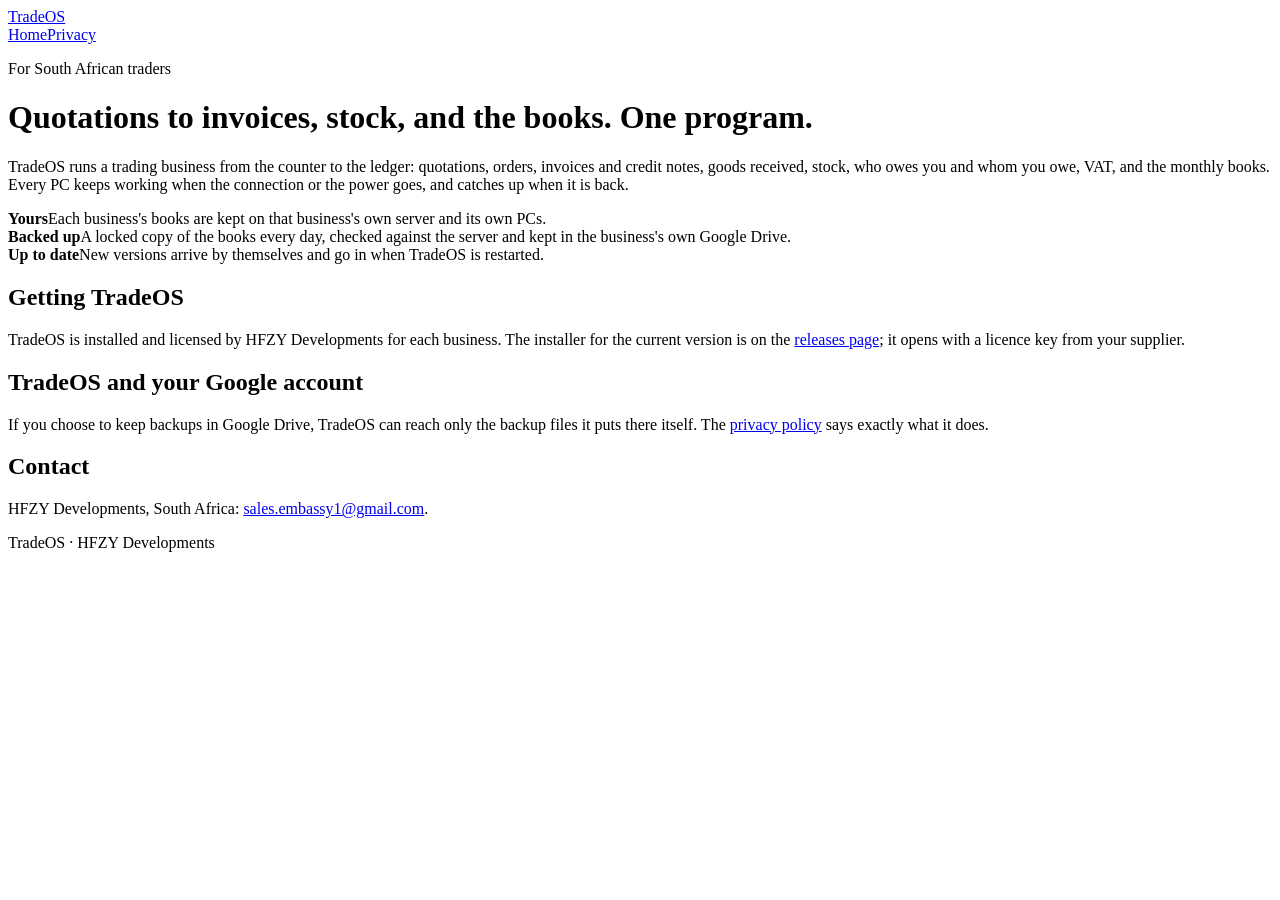
==== index.html @ bc43693d "index.html: added" ====
<!doctype html>
<html lang="en">
<head>
<meta charset="utf-8">
<meta name="viewport" content="width=device-width, initial-scale=1">
<title>TradeOS</title>
<meta name="description" content="TradeOS: quotations to invoices, stock, debtors, creditors and the books, for South African traders. Works with or without a connection.">
<link rel="stylesheet" href="site.css">
</head>
<body>
<header class="top">
  <a class="mark" href="./" aria-current="page">TradeOS</a>
  <nav><a href="./" aria-current="page">Home</a><a href="privacy.html">Privacy</a></nav>
</header>
<main class="paper">
  <p class="eyebrow">For South African traders</p>
  <h1>Quotations to invoices, stock, and the books. One program.</h1>
  <p class="lede">TradeOS runs a trading business from the counter to the ledger: quotations, orders, invoices and credit notes, goods received, stock, who owes you and whom you owe, VAT, and the monthly books. Every PC keeps working when the connection or the power goes, and catches up when it is back.</p>

  <div class="facts">
    <div><strong>Yours</strong><span>Each business's books are kept on that business's own server and its own PCs.</span></div>
    <div><strong>Backed up</strong><span>A locked copy of the books every day, checked against the server and kept in the business's own Google Drive.</span></div>
    <div><strong>Up to date</strong><span>New versions arrive by themselves and go in when TradeOS is restarted.</span></div>
  </div>

  <h2>Getting TradeOS</h2>
  <p>TradeOS is installed and licensed by HFZY Developments for each business. The installer for the current version is on the <a href="https://github.com/HFZY-Developments/tradeos-releases/releases/latest">releases page</a>; it opens with a licence key from your supplier.</p>

  <h2>TradeOS and your Google account</h2>
  <p>If you choose to keep backups in Google Drive, TradeOS can reach only the backup files it puts there itself. The <a href="privacy.html">privacy policy</a> says exactly what it does.</p>

  <h2>Contact</h2>
  <p>HFZY Developments, South Africa: <a href="mailto:sales.embassy1@gmail.com">sales.embassy1@gmail.com</a>.</p>
</main>
<footer class="foot">TradeOS &middot; HFZY Developments</footer>
</body>
</html>
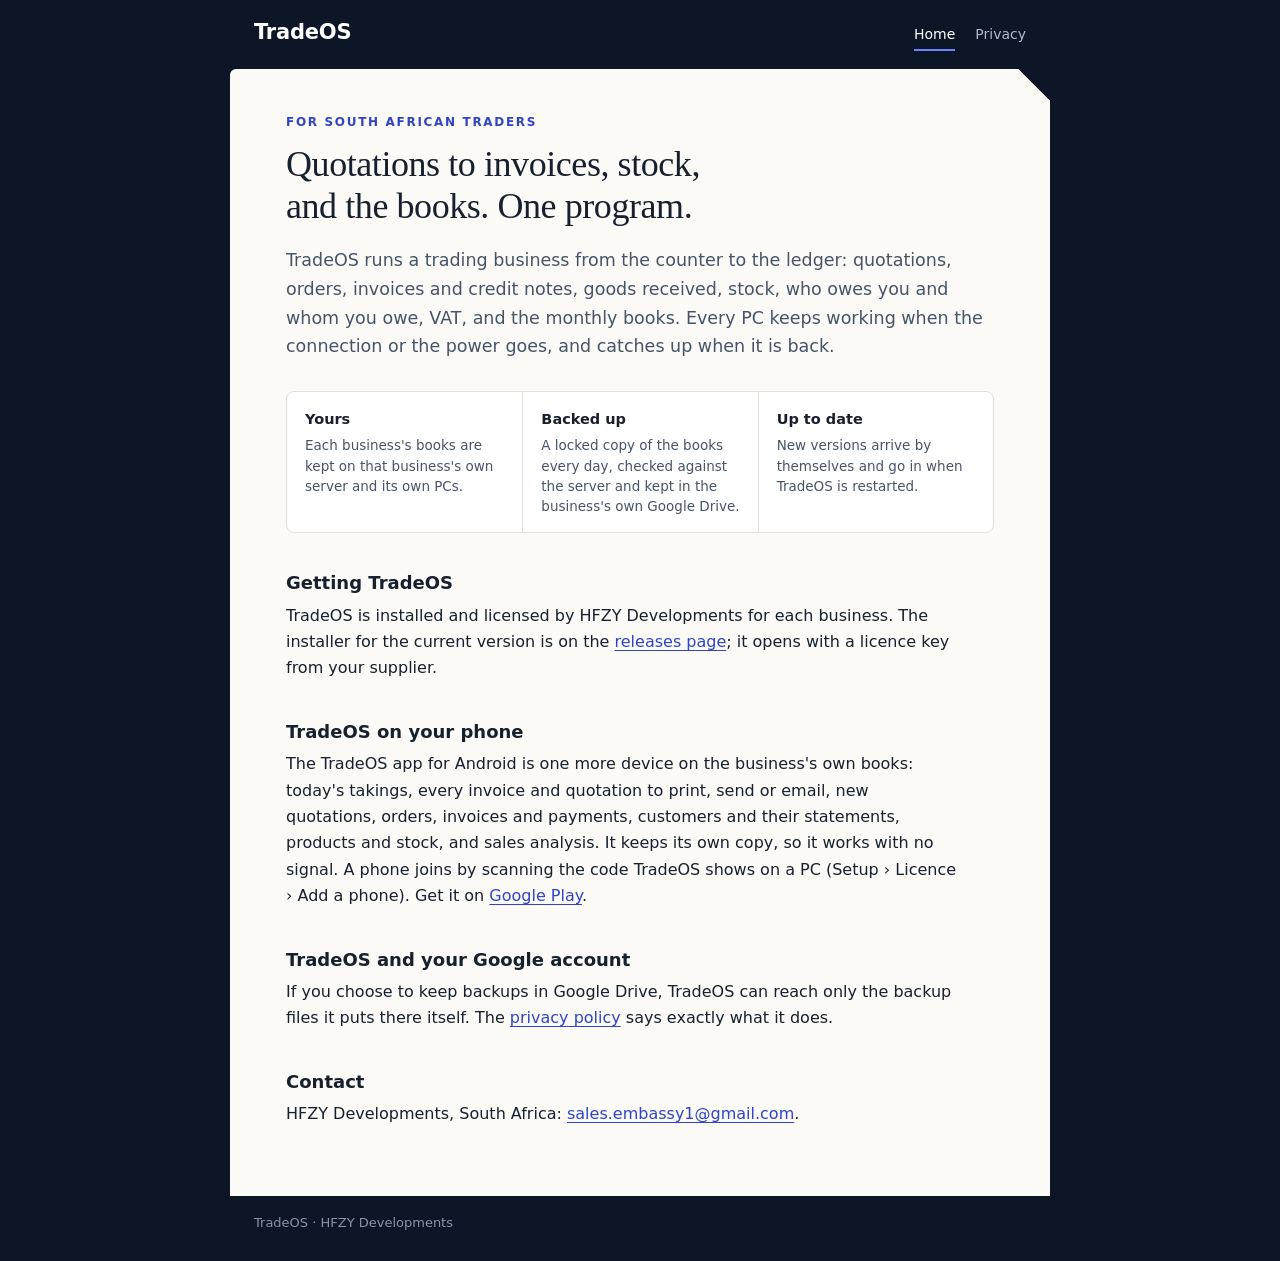
==== commit 49a932ca: "index.html: brought up to date" ====
--- a/index.html
+++ b/index.html
@@ -26,6 +26,9 @@
   <h2>Getting TradeOS</h2>
   <p>TradeOS is installed and licensed by HFZY Developments for each business. The installer for the current version is on the <a href="https://github.com/HFZY-Developments/tradeos-releases/releases/latest">releases page</a>; it opens with a licence key from your supplier.</p>
 
+  <h2>TradeOS on your phone</h2>
+  <p>The TradeOS app for Android is one more device on the business's own books: today's takings, every invoice and quotation to print, send or email, new quotations, orders, invoices and payments, customers and their statements, products and stock, and sales analysis. It keeps its own copy, so it works with no signal. A phone joins by scanning the code TradeOS shows on a PC (Setup &rsaquo; Licence &rsaquo; Add a phone). Get it on <a href="https://play.google.com/store/apps/details?id=com.hfzy.tradeos">Google Play</a>.</p>
+
   <h2>TradeOS and your Google account</h2>
   <p>If you choose to keep backups in Google Drive, TradeOS can reach only the backup files it puts there itself. The <a href="privacy.html">privacy policy</a> says exactly what it does.</p>
 
--- a/site.css
+++ b/site.css
@@ -0,0 +1,53 @@
+/* The two public pages for TradeOS: a home page and a privacy policy. No fonts or scripts are fetched from anywhere. */
+:root {
+  --chrome: #0c1626;
+  --paper: #fbfaf7;
+  --ink: #17202e;
+  --ink-2: #46546a;
+  --line: #e3e0d8;
+  --brand: #2f45c5;
+}
+* { box-sizing: border-box; }
+html { background: var(--chrome); }
+body {
+  margin: 0;
+  font: 16px/1.65 "Segoe UI", system-ui, -apple-system, "Helvetica Neue", Arial, sans-serif;
+  color: var(--ink);
+  -webkit-font-smoothing: antialiased;
+}
+.top {
+  display: flex; flex-wrap: wrap; align-items: baseline; justify-content: space-between; gap: 12px 24px;
+  max-width: 820px; margin: 0 auto; padding: 22px 24px 18px; color: #e7ecf6;
+}
+.mark { font: 600 21px/1 "Segoe UI", system-ui, sans-serif; letter-spacing: -0.01em; color: #fff; text-decoration: none; }
+.top nav { display: flex; gap: 20px; font-size: 14px; }
+.top nav a { color: #aeb9cf; text-decoration: none; padding-bottom: 3px; border-bottom: 2px solid transparent; }
+.top nav a:hover, .top nav a[aria-current="page"] { color: #fff; border-bottom-color: #6f83ff; }
+.paper {
+  max-width: 820px; margin: 0 auto; padding: 44px 56px 56px; background: var(--paper);
+  border-radius: 6px 6px 0 0; min-height: calc(100vh - 130px);
+  /* The folded corner the program's own paper has. */
+  background-image: linear-gradient(225deg, var(--chrome) 0 22px, #d9d5ca 22px 23px, transparent 23px);
+}
+.eyebrow { margin: 0 0 10px; font-size: 12px; font-weight: 600; letter-spacing: 0.14em; text-transform: uppercase; color: var(--brand); }
+h1 { margin: 0 0 18px; font: 500 36px/1.18 Georgia, "Times New Roman", serif; letter-spacing: -0.012em; text-wrap: balance; }
+h2 { margin: 38px 0 8px; font: 600 18px/1.3 "Segoe UI", system-ui, sans-serif; }
+p { margin: 0 0 12px; max-width: 66ch; }
+.lede { font-size: 17.5px; color: var(--ink-2); }
+ul { margin: 0 0 12px; padding-left: 20px; max-width: 66ch; }
+li { margin-bottom: 8px; }
+a { color: var(--brand); text-underline-offset: 3px; }
+a:focus-visible { outline: 2px solid var(--brand); outline-offset: 3px; border-radius: 2px; }
+.facts { display: grid; grid-template-columns: repeat(3, 1fr); margin: 30px 0 6px; border: 1px solid var(--line); border-radius: 8px; background: #fff; }
+.facts div { padding: 16px 18px; border-left: 1px solid var(--line); }
+.facts div:first-child { border-left: 0; }
+.facts strong { display: block; font-size: 14.5px; }
+.facts span { display: block; margin-top: 3px; font-size: 13.5px; line-height: 1.5; color: var(--ink-2); }
+.foot { max-width: 820px; margin: 0 auto; padding: 16px 24px 28px; font-size: 13px; color: #8693ab; }
+@media (max-width: 640px) {
+  .paper { padding: 32px 22px 40px; border-radius: 0; }
+  h1 { font-size: 28px; }
+  .facts { grid-template-columns: 1fr; }
+  .facts div { border-left: 0; border-top: 1px solid var(--line); }
+  .facts div:first-child { border-top: 0; }
+}
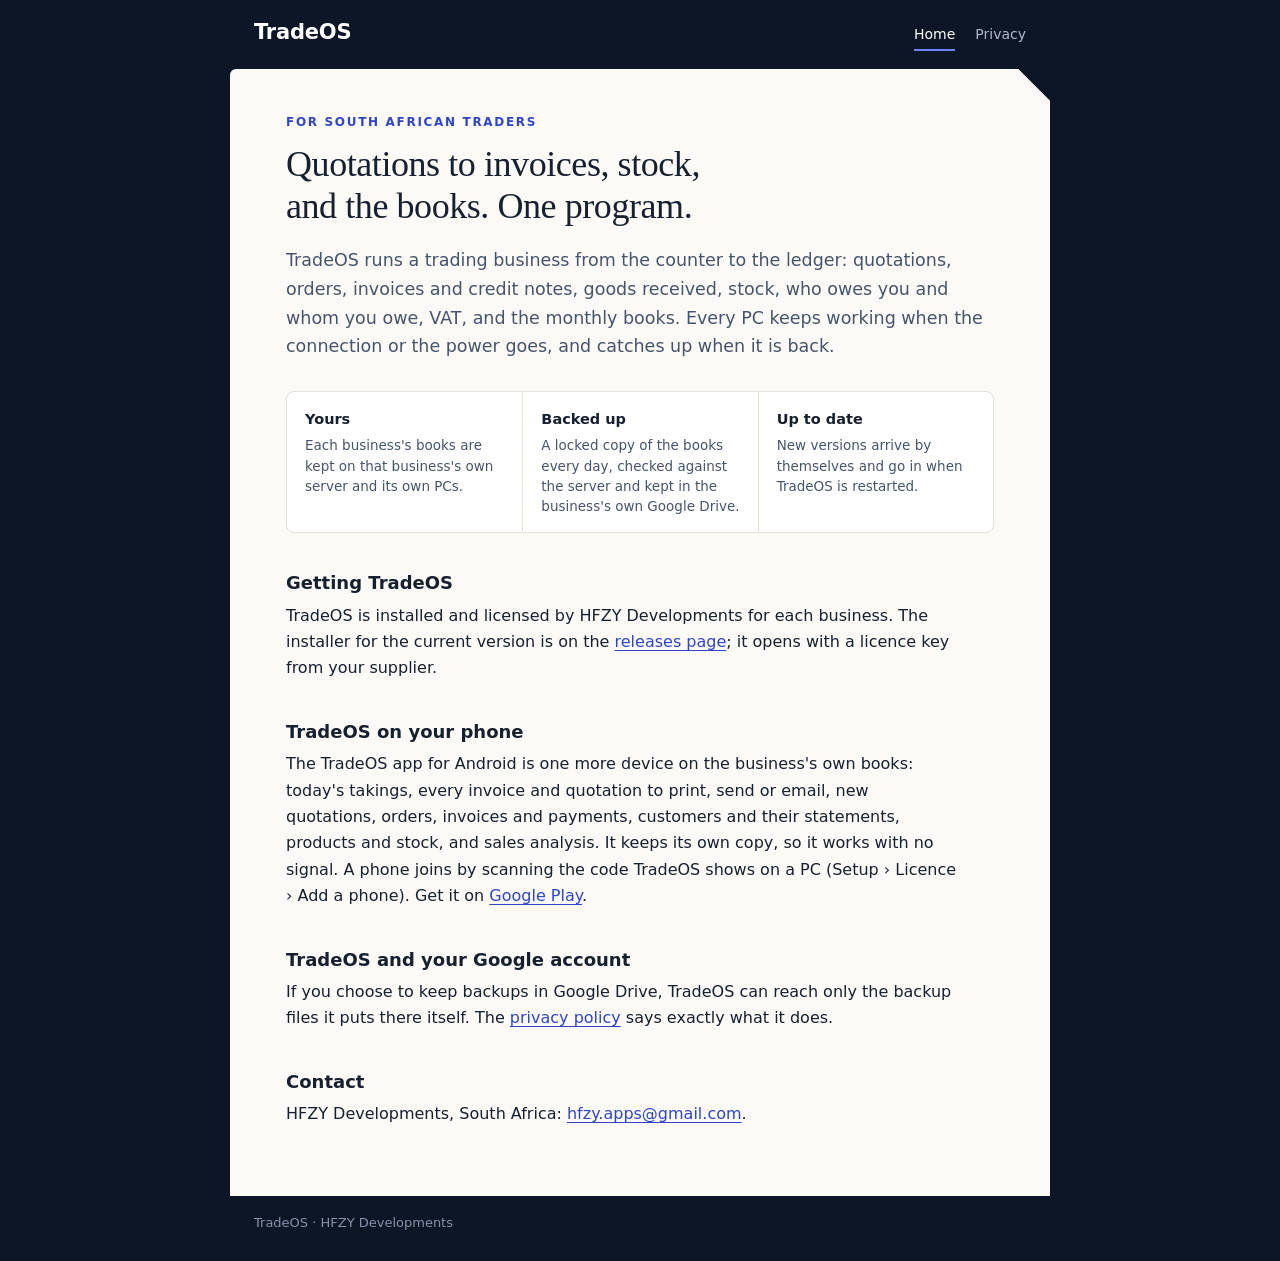
==== commit e1eb8958: "index.html: brought up to date" ====
--- a/index.html
+++ b/index.html
@@ -33,7 +33,7 @@
   <p>If you choose to keep backups in Google Drive, TradeOS can reach only the backup files it puts there itself. The <a href="privacy.html">privacy policy</a> says exactly what it does.</p>
 
   <h2>Contact</h2>
-  <p>HFZY Developments, South Africa: <a href="mailto:sales.embassy1@gmail.com">sales.embassy1@gmail.com</a>.</p>
+  <p>HFZY Developments, South Africa: <a href="mailto:hfzy.apps@gmail.com">hfzy.apps@gmail.com</a>.</p>
 </main>
 <footer class="foot">TradeOS &middot; HFZY Developments</footer>
 </body>
--- a/site.css
+++ b/site.css
@@ -32,6 +32,7 @@
 .eyebrow { margin: 0 0 10px; font-size: 12px; font-weight: 600; letter-spacing: 0.14em; text-transform: uppercase; color: var(--brand); }
 h1 { margin: 0 0 18px; font: 500 36px/1.18 Georgia, "Times New Roman", serif; letter-spacing: -0.012em; text-wrap: balance; }
 h2 { margin: 38px 0 8px; font: 600 18px/1.3 "Segoe UI", system-ui, sans-serif; }
+h3 { margin: 22px 0 6px; font: 600 15.5px/1.3 "Segoe UI", system-ui, sans-serif; color: var(--ink-2); }
 p { margin: 0 0 12px; max-width: 66ch; }
 .lede { font-size: 17.5px; color: var(--ink-2); }
 ul { margin: 0 0 12px; padding-left: 20px; max-width: 66ch; }
